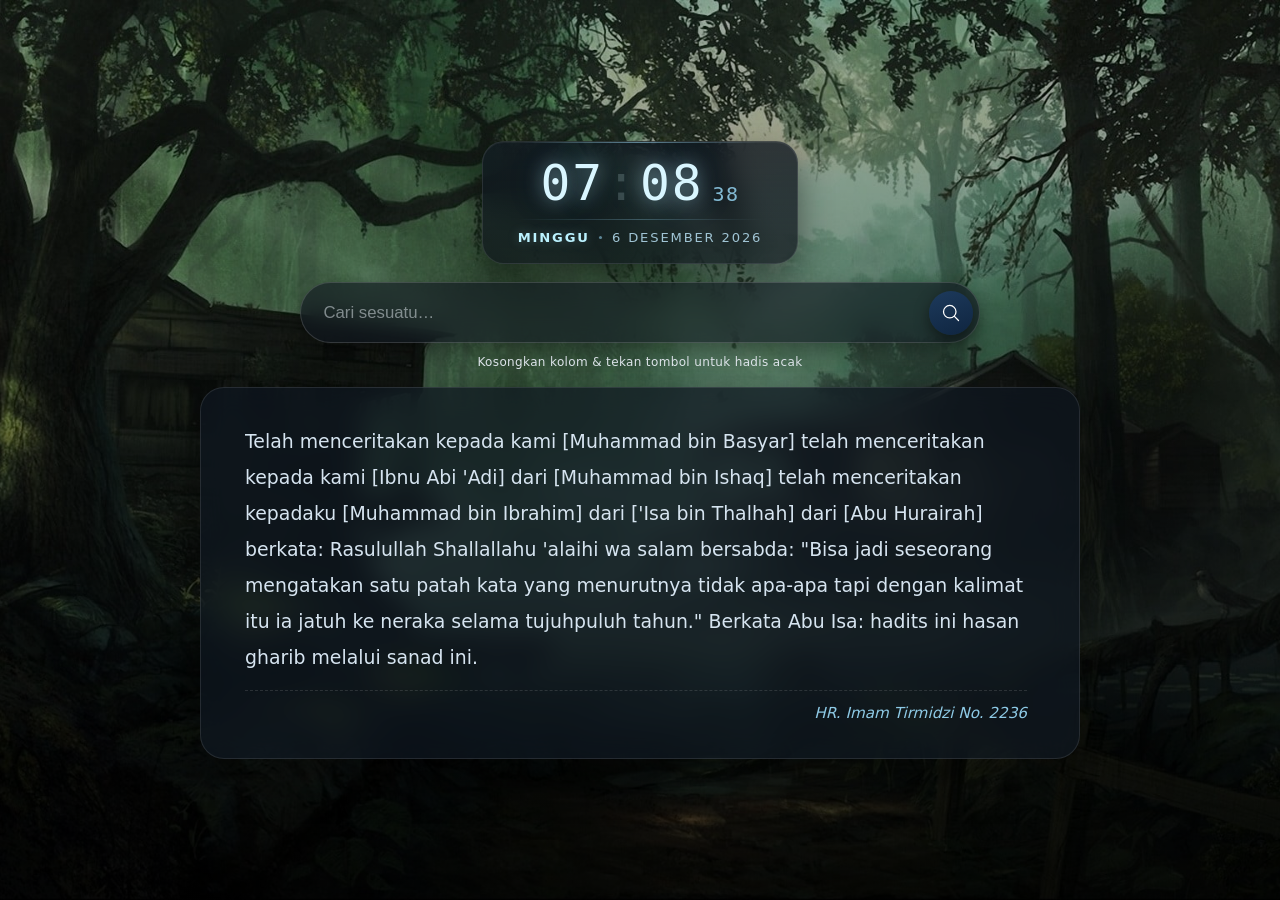
==== index.html @ 57aa7831 "rename" ====
<!DOCTYPE html>
<html lang="en">

<head>
  <meta charset="UTF-8">
  <meta http-equiv="X-UA-Compatible" content="IE=edge">
  <meta name="viewport" content="width=device-width, initial-scale=1.0, viewport-fit=cover">
  <meta name="theme-color" content="#0b0f14">
  <meta name="description" content="Halal Search — pencarian & hadis pilihan">
  <link rel="icon" type="image/x-icon" href="/icon/mosque.png">
  <link rel="stylesheet" href="script/style.css">
  <title>Halal Search</title>
</head>

<body>
  <div class="main-container">
    <div class="hero">

      <!-- ============ Clock ============ -->
      <div class="clock">
        <div class="clock-display">
          <span class="clock-time">
            <span id="clockHour">--</span><span class="clock-colon" id="clockColon" aria-hidden="true">:</span><span id="clockMinute">--</span>
          </span>
          <span class="clock-seconds" id="clockSeconds">--</span>
        </div>

        <span class="clock-rule" aria-hidden="true"></span>

        <div class="clock-date">
          <span class="clock-day" id="clockDay">—</span>
          <span class="clock-divider" aria-hidden="true"></span>
          <span class="clock-full" id="clockDate">—</span>
        </div>
      </div>

      <!-- ============ Search ============ -->
      <div class="search">
        <input
          class="search-input"
          type="search"
          spellcheck="false"
          placeholder="Cari sesuatu…"
          enterkeyhint="search"
          autocomplete="off"
          aria-label="Kotak pencarian">
        <button
          type="button"
          class="search-submit prevent-select"
          aria-label="Cari / Hadis acak">
          <img src="./icon/MagnifyingGlass.svg" alt="">
        </button>
      </div>

      <p class="search-hint">Kosongkan kolom &amp; tekan tombol untuk hadis acak</p>

      <!-- ============ Hadith ============ -->
      <div class="quotes">
        <div class="quote-card">
          <div class="quote-scroll">
            <p class="quote-text" id="hadithText">Memuat hadis…</p>
            <p class="quote-character" id="hadithRef">—</p>
          </div>
        </div>
      </div>

    </div>
  </div>

  <script src="script/hadis-loader.js"></script>
  <script src="script/script.js"></script>
</body>

</html>
---- script/style.css ----
@font-face {
  font-family: 'digital';
  src: url(DS-DIGII.TTF);
  font-display: swap;
}

* {
  margin: 0;
  padding: 0;
  box-sizing: border-box;
}

html, body { height: 100%; }

body {
  font-family: system-ui, -apple-system, BlinkMacSystemFont, 'Segoe UI', Roboto, sans-serif;
  background: #0b0f14;
  color: #e6edf3;
  overflow: hidden;
  -webkit-font-smoothing: antialiased;
  -webkit-tap-highlight-color: transparent;
}

/* ============================================================
   CONTAINER
   ============================================================ */

.main-container {
  position: relative;
  isolation: isolate;
  background-image: url(../file/1.jpg);
  background-size: cover;
  background-position: center;
  background-repeat: no-repeat;
  background-attachment: fixed;
  height: 100dvh;
  width: 100%;
  display: flex;
  flex-direction: column;
  align-items: center;
  justify-content: center;
  padding:
    max(1.5rem, env(safe-area-inset-top))
    max(1.5rem, env(safe-area-inset-right))
    max(1.5rem, env(safe-area-inset-bottom))
    max(1.5rem, env(safe-area-inset-left));
}

.main-container::before {
  content: '';
  position: absolute;
  inset: 0;
  background: linear-gradient(180deg, rgba(0, 0, 0, .30), rgba(0, 0, 0, .72));
  z-index: -1;
  pointer-events: none;
}

.hero {
  position: relative;
  z-index: 1;
  display: flex;
  flex-direction: column;
  align-items: center;
  gap: 1rem;
  width: 100%;
  max-width: 760px;
  flex: 0 0 auto;
}

/* ============================================================
   CLOCK — 24 jam · format Indonesia
   ============================================================ */

.clock {
  position: relative;
  display: inline-flex;
  flex-direction: column;
  align-items: center;
  gap: .6rem;
  padding: 1rem 1.9rem 1.05rem;
  border-radius: 20px;
  background: linear-gradient(180deg, rgba(15, 23, 32, .78), rgba(11, 17, 24, .70));
  backdrop-filter: blur(14px);
  -webkit-backdrop-filter: blur(14px);
  border: 1px solid rgba(255, 255, 255, .10);
  box-shadow:
    0 16px 34px rgba(0, 0, 0, .45),
    inset 0 1px 0 rgba(255, 255, 255, .05);
  color: #bbf2ff;
  flex: 0 0 auto;
  overflow: hidden;
}

/* garis cahaya tipis di tepi atas */
.clock::after {
  content: '';
  position: absolute;
  top: 0;
  left: 12%;
  right: 12%;
  height: 1px;
  background: linear-gradient(90deg, transparent, rgba(142, 202, 230, .55), transparent);
  pointer-events: none;
}

/* --- baris jam --- */

.clock-display {
  display: inline-flex;
  align-items: baseline;
  gap: .55rem;
}

.clock-time {
  font-family: 'digital', monospace;
  font-size: clamp(2.2rem, 7vw, 3.1rem);
  line-height: 1;
  letter-spacing: 2px;
  color: #d9f6ff;
  text-shadow:
    0 0 18px rgba(187, 242, 255, .55),
    0 0 42px rgba(76, 154, 255, .22);
  font-variant-numeric: tabular-nums;
}

/* Titik dua: dikendalikan JS agar sinkron dengan detik */
.clock-colon {
  display: inline-block;
  margin: 0 .04em;
  opacity: 1;
  transition: opacity .18s ease;
}

.clock-colon.is-dim {
  opacity: .18;
}

.clock-seconds {
  font-family: 'digital', monospace;
  font-size: clamp(.95rem, 2.4vw, 1.25rem);
  line-height: 1;
  letter-spacing: 1.5px;
  color: #8ecae6;
  opacity: .9;
  font-variant-numeric: tabular-nums;
}

/* --- pemisah --- */

.clock-rule {
  width: 100%;
  height: 1px;
  background: linear-gradient(90deg, transparent, rgba(142, 202, 230, .30), transparent);
}

/* --- baris tanggal --- */

.clock-date {
  display: inline-flex;
  align-items: center;
  justify-content: center;
  gap: .6rem;
  font-size: clamp(.72rem, 1.7vw, .82rem);
  font-weight: 500;
  letter-spacing: .14em;
  text-transform: uppercase;
  color: #a0c4d4;
  white-space: nowrap;
}

.clock-day {
  color: #bbf2ff;
  font-weight: 600;
  text-shadow: 0 0 12px rgba(187, 242, 255, .25);
}

.clock-divider {
  width: 3px;
  height: 3px;
  border-radius: 50%;
  background: rgba(142, 202, 230, .60);
  flex: none;
}

/* ============================================================
   SEARCH — pill input + circular submit button
   ============================================================ */

.search {
  width: 100%;
  max-width: 620px;
  z-index: 1;
  display: flex;
  align-items: center;
  gap: .5rem;
  padding: .35rem .35rem .35rem 1.4rem;
  border-radius: 999px;
  background: rgba(15, 23, 32, .60);
  backdrop-filter: blur(12px);
  -webkit-backdrop-filter: blur(12px);
  border: 1px solid rgba(255, 255, 255, .15);
  box-shadow: 0 8px 20px rgba(0, 0, 0, .30);
  transition: border-color .2s ease, box-shadow .2s ease, background .2s ease;
  flex: 0 0 auto;
}

.search:focus-within {
  border-color: #4c9aff;
  background: rgba(15, 23, 32, .85);
  box-shadow:
    0 0 0 4px rgba(76, 154, 255, .20),
    0 8px 20px rgba(0, 0, 0, .40);
}

.search input {
  flex: 1 1 auto;
  min-width: 0;
  border: none;
  outline: none;
  background: transparent;
  color: #e6edf3;
  font-size: 1.05rem;
  padding: .85rem 0;
  -webkit-appearance: none;
  appearance: none;
}

.search input::placeholder {
  color: rgba(230, 237, 243, .50);
}

.search input::-webkit-search-cancel-button { -webkit-appearance: none; }

.search-submit {
  flex: none;
  width: 44px;
  height: 44px;
  display: grid;
  place-items: center;
  border: none;
  border-radius: 50%;
  background: linear-gradient(160deg, #1d3a5c, #0f2540);
  box-shadow: 0 6px 16px rgba(0, 0, 0, .45);
  cursor: pointer;
  transition: transform .2s ease, background .25s ease;
}

.search-submit img {
  width: 20px;
  height: 20px;
  filter: brightness(0) invert(1);
  transition: transform .2s ease, filter .2s ease;
}

.search-submit:hover {
  background: linear-gradient(160deg, #4c9aff, #2c6fd1);
}
.search-submit:hover img { transform: scale(1.12); }

.search-submit:active { transform: scale(.92); }

.search-submit:focus-visible {
  outline: 3px solid #4c9aff;
  outline-offset: 2px;
}

.search-hint {
  text-align: center;
  font-size: .75rem;
  letter-spacing: .03em;
  color: #e6edf3;
  flex: 0 0 auto;
  margin-top: -.35rem;
}

/* ============================================================
   QUOTE CARD (hadith)
   ============================================================ */

.quotes {
  position: relative;
  z-index: 1;
  width: 100%;
  max-width: 760px;
  display: flex;
  justify-content: center;
  flex: 0 0 auto;
}

.quote-card {
  position: relative;
  width: 100%;
  display: flex;
  flex-direction: column;
  background: rgba(15, 23, 32, .72);
  backdrop-filter: blur(14px);
  -webkit-backdrop-filter: blur(14px);
  border: 1px solid rgba(255, 255, 255, .10);
  border-radius: 22px;
  padding: 1.75rem 2rem;
  box-shadow: 0 20px 40px rgba(0, 0, 0, .45);
  color: #e6edf3;
  overflow: hidden;
  transition: opacity .3s ease, transform .3s ease;
  max-height: min(70dvh, 720px);
}

.quote-card.is-fading {
  opacity: 0;
  transform: translateY(8px);
}

.quote-scroll {
  min-height: 0;
  overflow-y: auto;
  overscroll-behavior: contain;
  scrollbar-width: thin;
  scrollbar-color: rgba(255, 255, 255, .20) transparent;
  padding-right: .5rem;
}

.quote-scroll::-webkit-scrollbar { width: 6px; }
.quote-scroll::-webkit-scrollbar-track { background: transparent; }
.quote-scroll::-webkit-scrollbar-thumb {
  background: rgba(255, 255, 255, .18);
  border-radius: 99px;
}
.quote-scroll::-webkit-scrollbar-thumb:hover {
  background: rgba(255, 255, 255, .32);
}

.quote-text {
  font-size: clamp(1rem, 1.6vw, 1.18rem);
  font-weight: 400;
  line-height: 1.8;
  color: #d6e4f0;
  text-align: left;
  white-space: pre-line;
  overflow-wrap: anywhere;
  text-wrap: pretty;
}

.quote-character {
  display: block;
  margin-top: .9rem;
  padding-top: .85rem;
  border-top: 1px dashed rgba(255, 255, 255, .12);
  font-size: clamp(.82rem, 1.8vw, .95rem);
  font-weight: 500;
  color: #8ecae6;
  font-style: italic;
  text-align: right;
}

/* ============================================================
   RESPONSIVE
   ============================================================ */

@media (min-width: 900px) {
  .main-container { padding: 2rem; }

  .hero {
    gap: 1.15rem;
    max-width: 880px;
  }

  .quotes { max-width: 880px; }

  .quote-card {
    padding: 2.25rem 2.75rem;
    border-radius: 24px;
    max-height: min(72dvh, 780px);
  }

  .quote-text {
    font-size: 1.18rem;
    line-height: 1.9;
  }

  .search { max-width: 680px; }

  .clock { padding: 1.1rem 2.2rem 1.15rem; border-radius: 22px; }
}

@media (min-width: 1440px) {
  .hero { max-width: 980px; }
  .quotes { max-width: 980px; }

  .quote-card {
    padding: 2.5rem 3rem;
    max-height: min(75dvh, 860px);
  }

  .quote-text {
    font-size: 1.22rem;
    line-height: 1.95;
  }

  .search { max-width: 720px; }
}

@media (max-width: 600px) {
  .main-container {
    padding:
      max(1rem, env(safe-area-inset-top))
      max(1rem, env(safe-area-inset-right))
      max(1rem, env(safe-area-inset-bottom))
      max(1rem, env(safe-area-inset-left));
  }

  .hero { gap: .85rem; max-width: 100%; }

  .clock {
    gap: .45rem;
    padding: .85rem 1.35rem .9rem;
    border-radius: 16px;
  }
  .clock-time { font-size: 2.1rem; letter-spacing: 1.5px; }
  .clock-seconds { font-size: .9rem; }
  .clock-date { font-size: .68rem; letter-spacing: .12em; gap: .5rem; }

  .search { padding: .3rem .3rem .3rem 1.1rem; }
  .search input { padding: .75rem 0; font-size: 1rem; }
  .search-submit { width: 40px; height: 40px; }
  .search-submit img { width: 18px; height: 18px; }

  .search-hint { font-size: .7rem; }

  .quote-card {
    padding: 1.25rem 1.25rem;
    border-radius: 18px;
    max-height: 65dvh;
  }
  .quote-text { font-size: 1rem; line-height: 1.7; }
}

@media (max-width: 380px) {
  .clock { padding: .7rem 1.05rem .75rem; gap: .4rem; }
  .clock-time { font-size: 1.85rem; letter-spacing: 1.2px; }
  .clock-seconds { font-size: .8rem; letter-spacing: 1px; }
  .clock-date { font-size: .6rem; letter-spacing: .1em; gap: .4rem; }
  .clock-divider { width: 2px; height: 2px; }

  .search { padding-left: 1rem; }
  .search-submit { width: 36px; height: 36px; }
  .search-submit img { width: 16px; height: 16px; }

  .search-hint { font-size: .65rem; }

  .quote-card { padding: 1.1rem 1rem; max-height: 60dvh; }
  .quote-text { font-size: .92rem; line-height: 1.65; }
}

@media (orientation: landscape) and (max-height: 560px) {
  .main-container { padding: .75rem; }

  .hero { gap: .55rem; max-width: 100%; }

  /* jam jadi satu baris: waktu · pemisah · tanggal */
  .clock {
    flex-direction: row;
    align-items: center;
    gap: .95rem;
    padding: .55rem 1.2rem;
    border-radius: 14px;
  }
  .clock-display { gap: .45rem; }
  .clock-time { font-size: 1.6rem; letter-spacing: 1.2px; }
  .clock-seconds { font-size: .75rem; }
  .clock-rule {
    width: 1px;
    height: 26px;
    background: linear-gradient(180deg, transparent, rgba(142, 202, 230, .35), transparent);
  }
  .clock-date { font-size: .62rem; letter-spacing: .1em; gap: .45rem; }

  .search { padding: .25rem .25rem .25rem .9rem; }
  .search input { padding: .55rem 0; font-size: .9rem; }
  .search-submit { width: 34px; height: 34px; }
  .search-submit img { width: 15px; height: 15px; }

  .search-hint { display: none; }

  .quote-card {
    padding: .9rem 1.1rem;
    border-radius: 14px;
    max-height: 60dvh;
  }
  .quote-text { font-size: .88rem; line-height: 1.55; }
  .quote-character { font-size: .75rem; margin-top: .6rem; padding-top: .5rem; }
}

@media (prefers-reduced-motion: reduce) {
  *, *::before, *::after {
    animation-duration: .01ms !important;
    transition-duration: .01ms !important;
  }
}

.prevent-select {
  -webkit-user-select: none;
  -ms-user-select: none;
  user-select: none;
}
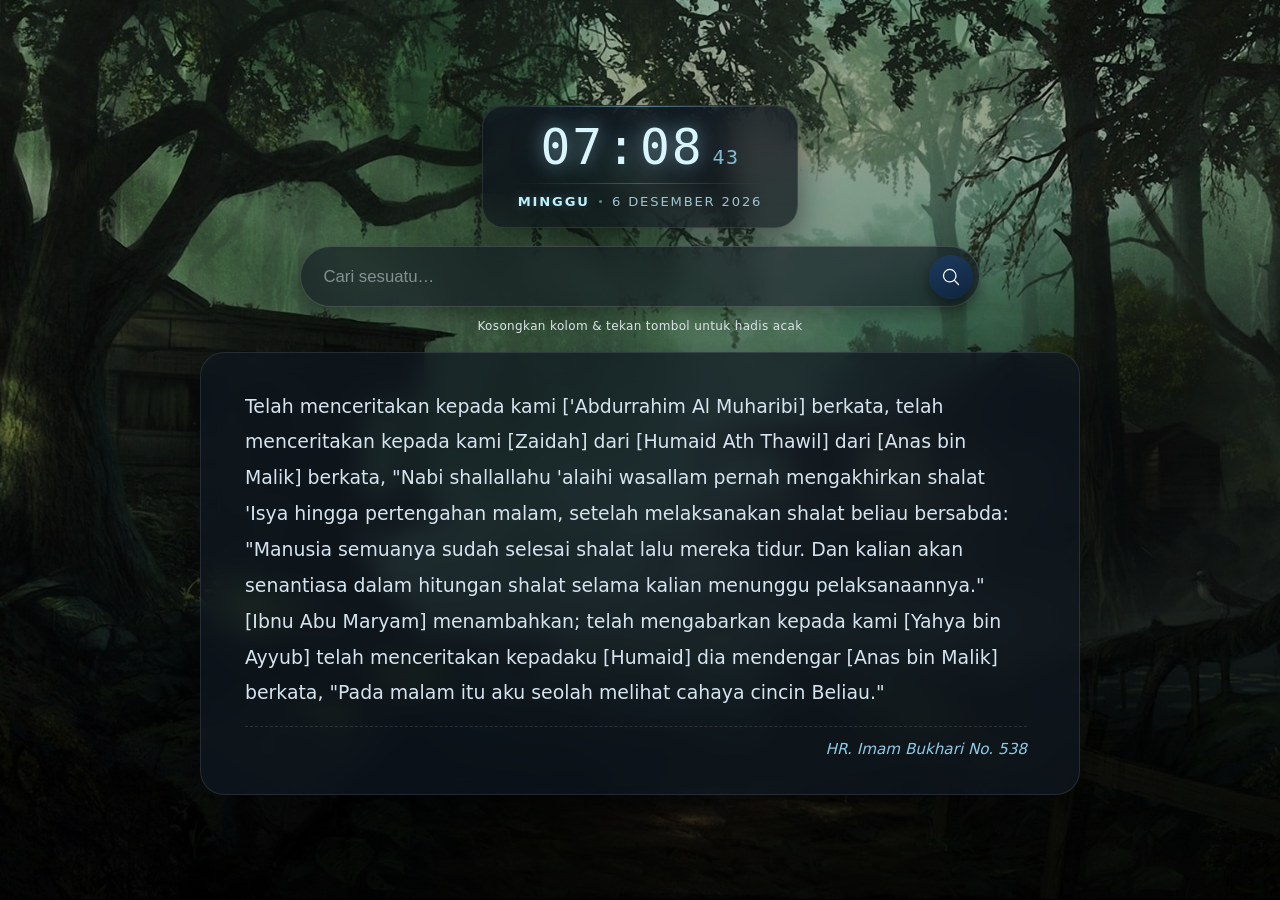
==== commit 5cc07bc3: "memory optimize" ====
--- a/index.html
+++ b/index.html
@@ -1,22 +1,21 @@
 <!DOCTYPE html>
 <html lang="en">
-
 <head>
   <meta charset="UTF-8">
   <meta http-equiv="X-UA-Compatible" content="IE=edge">
   <meta name="viewport" content="width=device-width, initial-scale=1.0, viewport-fit=cover">
   <meta name="theme-color" content="#0b0f14">
+  <meta name="color-scheme" content="dark">
   <meta name="description" content="Halal Search — pencarian & hadis pilihan">
   <link rel="icon" type="image/x-icon" href="/icon/mosque.png">
+  <link rel="preload" href="./icon/MagnifyingGlass.svg" as="image" type="image/svg+xml">
   <link rel="stylesheet" href="script/style.css">
   <title>Halal Search</title>
 </head>
-
 <body>
   <div class="main-container">
     <div class="hero">
 
-      <!-- ============ Clock ============ -->
       <div class="clock">
         <div class="clock-display">
           <span class="clock-time">
@@ -24,9 +23,7 @@
           </span>
           <span class="clock-seconds" id="clockSeconds">--</span>
         </div>
-
         <span class="clock-rule" aria-hidden="true"></span>
-
         <div class="clock-date">
           <span class="clock-day" id="clockDay">—</span>
           <span class="clock-divider" aria-hidden="true"></span>
@@ -34,7 +31,6 @@
         </div>
       </div>
 
-      <!-- ============ Search ============ -->
       <div class="search">
         <input
           class="search-input"
@@ -43,18 +39,18 @@
           placeholder="Cari sesuatu…"
           enterkeyhint="search"
           autocomplete="off"
+          autocapitalize="off"
           aria-label="Kotak pencarian">
         <button
           type="button"
           class="search-submit prevent-select"
           aria-label="Cari / Hadis acak">
-          <img src="./icon/MagnifyingGlass.svg" alt="">
+          <img src="./icon/MagnifyingGlass.svg" alt="" width="20" height="20" decoding="async">
         </button>
       </div>
 
       <p class="search-hint">Kosongkan kolom &amp; tekan tombol untuk hadis acak</p>
 
-      <!-- ============ Hadith ============ -->
       <div class="quotes">
         <div class="quote-card">
           <div class="quote-scroll">
@@ -67,8 +63,7 @@
     </div>
   </div>
 
-  <script src="script/hadis-loader.js"></script>
-  <script src="script/script.js"></script>
+  <script src="script/hadis-loader.js" defer></script>
+  <script src="script/script.js" defer></script>
 </body>
-
 </html>
--- a/script/style.css
+++ b/script/style.css
@@ -1,8 +1,3 @@
-@font-face {
-  font-family: 'digital';
-  src: url(DS-DIGII.TTF);
-  font-display: swap;
-}
 
 * {
   margin: 0;
